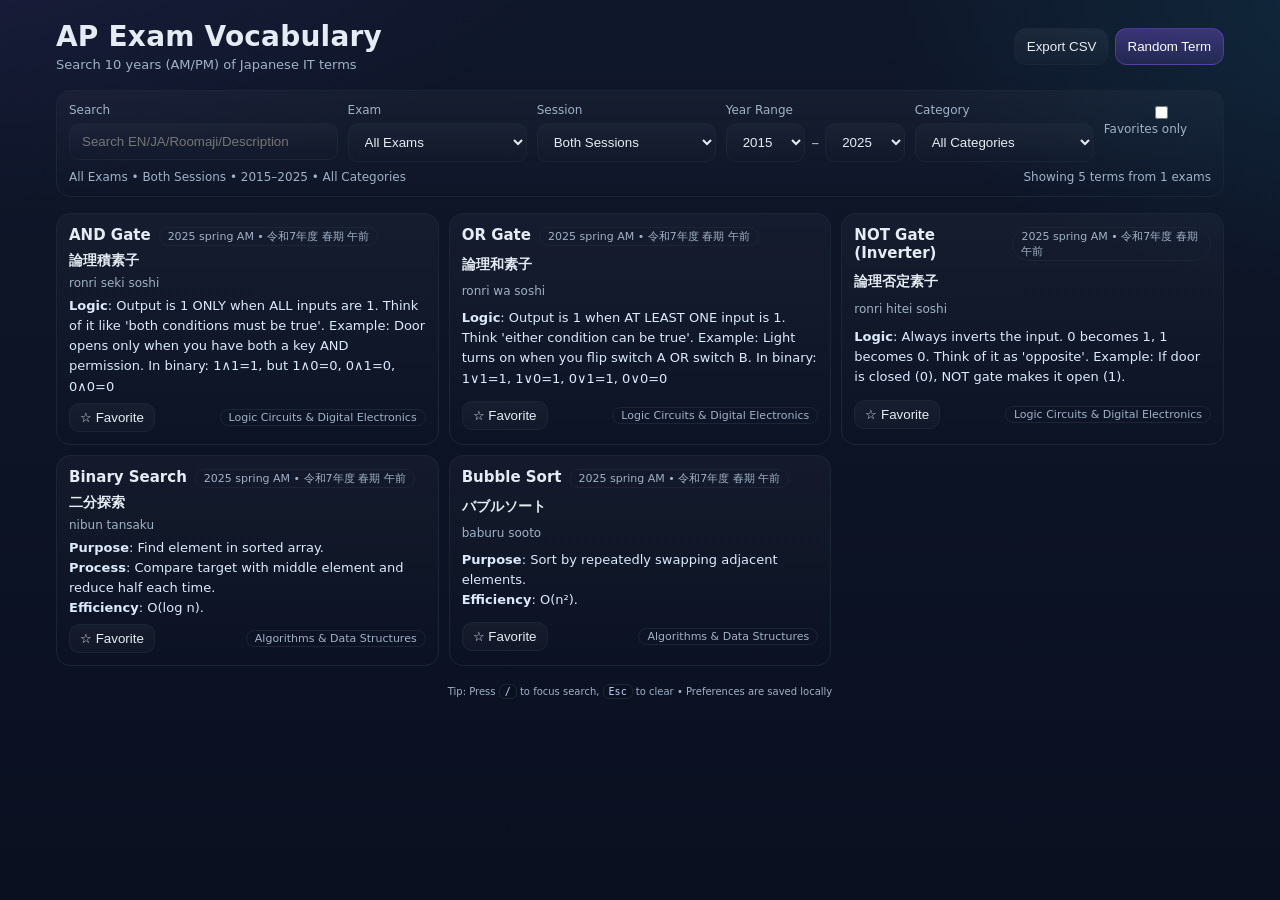
==== vocabulary-system/index.html @ 0dcb59b8 "feat(vocabulary-system): add modular vocabulary app with dynamic loading and filters - Add index.htm" ====
<!doctype html>
<html lang="en">
  <head>
    <meta charset="utf-8" />
    <meta name="viewport" content="width=device-width, initial-scale=1" />
    <title>AP Exam Vocabulary System</title>
    <link rel="stylesheet" href="./css/styles.css" />
  </head>
  <body>
    <div class="app">
      <header class="app__header">
        <div class="brand">
          <h1>AP Exam Vocabulary</h1>
          <p class="brand__sub">Search 10 years (AM/PM) of Japanese IT terms</p>
        </div>
        <div class="quick-actions">
          <button id="exportBtn" class="btn">Export CSV</button>
          <button id="randomBtn" class="btn btn--primary">Random Term</button>
        </div>
      </header>

      <section class="filters">
        <div class="filters__row">
          <div class="field field--search">
            <label for="q">Search</label>
            <input id="q" type="text" placeholder="Search EN/JA/Roomaji/Description" />
          </div>

          <div class="field">
            <label for="examSelect">Exam</label>
            <select id="examSelect">
              <option value="__all__">All Exams</option>
            </select>
          </div>

          <div class="field">
            <label for="sessionSelect">Session</label>
            <select id="sessionSelect">
              <option value="both">Both Sessions</option>
              <option value="am">AM Only</option>
              <option value="pm">PM Only</option>
            </select>
          </div>

          <div class="field">
            <label>Year Range</label>
            <div class="field__inline">
              <select id="yearFrom"></select>
              <span class="dash">–</span>
              <select id="yearTo"></select>
            </div>
          </div>

          <div class="field">
            <label for="categorySelect">Category</label>
            <select id="categorySelect">
              <option value="__all__">All Categories</option>
            </select>
          </div>

          <div class="field field--toggle">
            <label><input type="checkbox" id="favOnly" /> Favorites only</label>
          </div>
        </div>

        <div class="filters__crumbs">
          <span id="crumbs">All Exams • Both Sessions • 2015–2025 • All Categories</span>
          <span class="stats" id="stats">Showing 0 terms from 0 exams</span>
        </div>
      </section>

      <main class="results">
        <div id="loading" class="loading hidden">Loading data…</div>
        <section id="results" class="grid"></section>
        <nav id="pager" class="pagination hidden" aria-label="Pagination"></nav>
      </main>

      <footer class="footer">
        <small>Tip: Press <kbd>/</kbd> to focus search, <kbd>Esc</kbd> to clear • Preferences are saved locally</small>
      </footer>
    </div>

    <script type="module" src="./js/app.js"></script>
  </body>
  </html>
---- vocabulary-system/css/styles.css ----
:root {
  --bg: #0f172a;
  --card: #0b1424;
  --fg: #e6ecf3;
  --muted: #9fb2c7;
  --accent: #8b5cf6;
  --cyan: #22d3ee;
  --border: #1a2536;
}
* { box-sizing: border-box; }
html, body { height: 100%; }
body {
  margin: 0; color: var(--fg); background:
    radial-gradient(1200px 500px at -10% -10%, rgba(139,92,246,.10), transparent 60%),
    radial-gradient(900px 500px at 110% 0%, rgba(34,211,238,.10), transparent 60%),
    linear-gradient(180deg, var(--bg), #0a1020);
  font-family: -apple-system,BlinkMacSystemFont,'Segoe UI',Roboto,Inter,system-ui,Arial,'Hiragino Kaku Gothic ProN',Meiryo,sans-serif;
}
.app { max-width: 1200px; margin: 0 auto; padding: 20px 16px 48px; }
.app__header { display: flex; justify-content: space-between; align-items: center; gap: 12px; }
.brand h1 { margin: 0; font-size: clamp(20px, 4vw, 28px); letter-spacing: .2px; }
.brand__sub { color: var(--muted); margin: 4px 0 0; font-size: 13px; }
.btn { background: linear-gradient(180deg, rgba(255,255,255,.05), rgba(255,255,255,.02)); border: 1px solid var(--border); border-radius: 12px; color: var(--fg); padding: 10px 12px; cursor: pointer; }
.btn--primary { border-color: rgba(139,92,246,.35); background: linear-gradient(180deg, rgba(139,92,246,.35), rgba(139,92,246,.15)); color: #fff; }

.filters { margin-top: 18px; background: linear-gradient(180deg, rgba(255,255,255,.03), rgba(255,255,255,.00)); border: 1px solid var(--border); border-radius: 14px; padding: 12px; }
.filters__row { display: grid; grid-template-columns: 1fr; gap: 10px; }
@media (min-width: 860px){ .filters__row { grid-template-columns: 1.5fr 1fr 1fr 1fr 1fr auto; } }
.field label { display: block; font-size: 12px; color: var(--muted); margin: 0 0 6px; }
.field input, .field select { width: 100%; background: linear-gradient(180deg, rgba(255,255,255,.03), rgba(255,255,255,.00)); border: 1px solid var(--border); color: var(--fg); border-radius: 10px; padding: 10px 12px; }
.field__inline { display: grid; grid-template-columns: 1fr auto 1fr; gap: 6px; align-items: center; }
.dash { color: var(--muted); }
.filters__crumbs { display: flex; justify-content: space-between; align-items: center; gap: 10px; padding-top: 8px; color: var(--muted); font-size: 12px; }

.results { margin-top: 16px; }
.loading { padding: 12px; border: 1px dashed var(--border); border-radius: 10px; }
.hidden { display: none !important; }
.grid { display: grid; grid-template-columns: 1fr; gap: 10px; }
@media (min-width: 760px){ .grid { grid-template-columns: 1fr 1fr; } }
@media (min-width: 1100px){ .grid { grid-template-columns: 1fr 1fr 1fr; } }
.card { background: linear-gradient(180deg, rgba(255,255,255,.03), rgba(255,255,255,.00)); border: 1px solid var(--border); border-radius: 14px; padding: 12px; display: grid; gap: 6px; }
.card__head { display: flex; gap: 8px; align-items: baseline; }
.tag { font-size: 11px; color: var(--muted); border: 1px solid var(--border); padding: 1px 8px; border-radius: 999px; }
.term-en { font-weight: 700; font-size: 15px; }
.term-ja { font-weight: 600; font-size: 14px; }
.term-ro { color: var(--muted); font-size: 12px; }
.desc { font-size: 13px; line-height: 1.55; color: #dbeafe; }
.card__foot { display: flex; justify-content: space-between; align-items: center; gap: 8px; }
.fav { background: linear-gradient(180deg, rgba(255,255,255,.04), rgba(255,255,255,.02)); border: 1px solid var(--border); border-radius: 10px; color: var(--fg); padding: 6px 10px; cursor: pointer; }
.fav[data-active="true"] { color: #ffe08a; border-color: rgba(251,191,36,.55); background: linear-gradient(180deg, rgba(251,191,36,.25), rgba(251,191,36,.15)); }
.pagination { display: flex; gap: 6px; justify-content: center; margin-top: 12px; }
.page-btn { padding: 8px 10px; border-radius: 10px; border: 1px solid var(--border); background: linear-gradient(180deg, rgba(255,255,255,.03), rgba(255,255,255,.00)); color: var(--fg); cursor: pointer; }
.page-btn[aria-current="true"] { background: linear-gradient(180deg, rgba(34,211,238,.35), rgba(34,211,238,.15)); color: #081019; border-color: rgba(34,211,238,.45); }
.footer { margin-top: 18px; color: var(--muted); font-size: 12px; text-align: center; }
kbd { border: 1px solid var(--border); padding: 1px 5px; border-radius: 6px; background: #0a1220; color: #c7d2fe; }
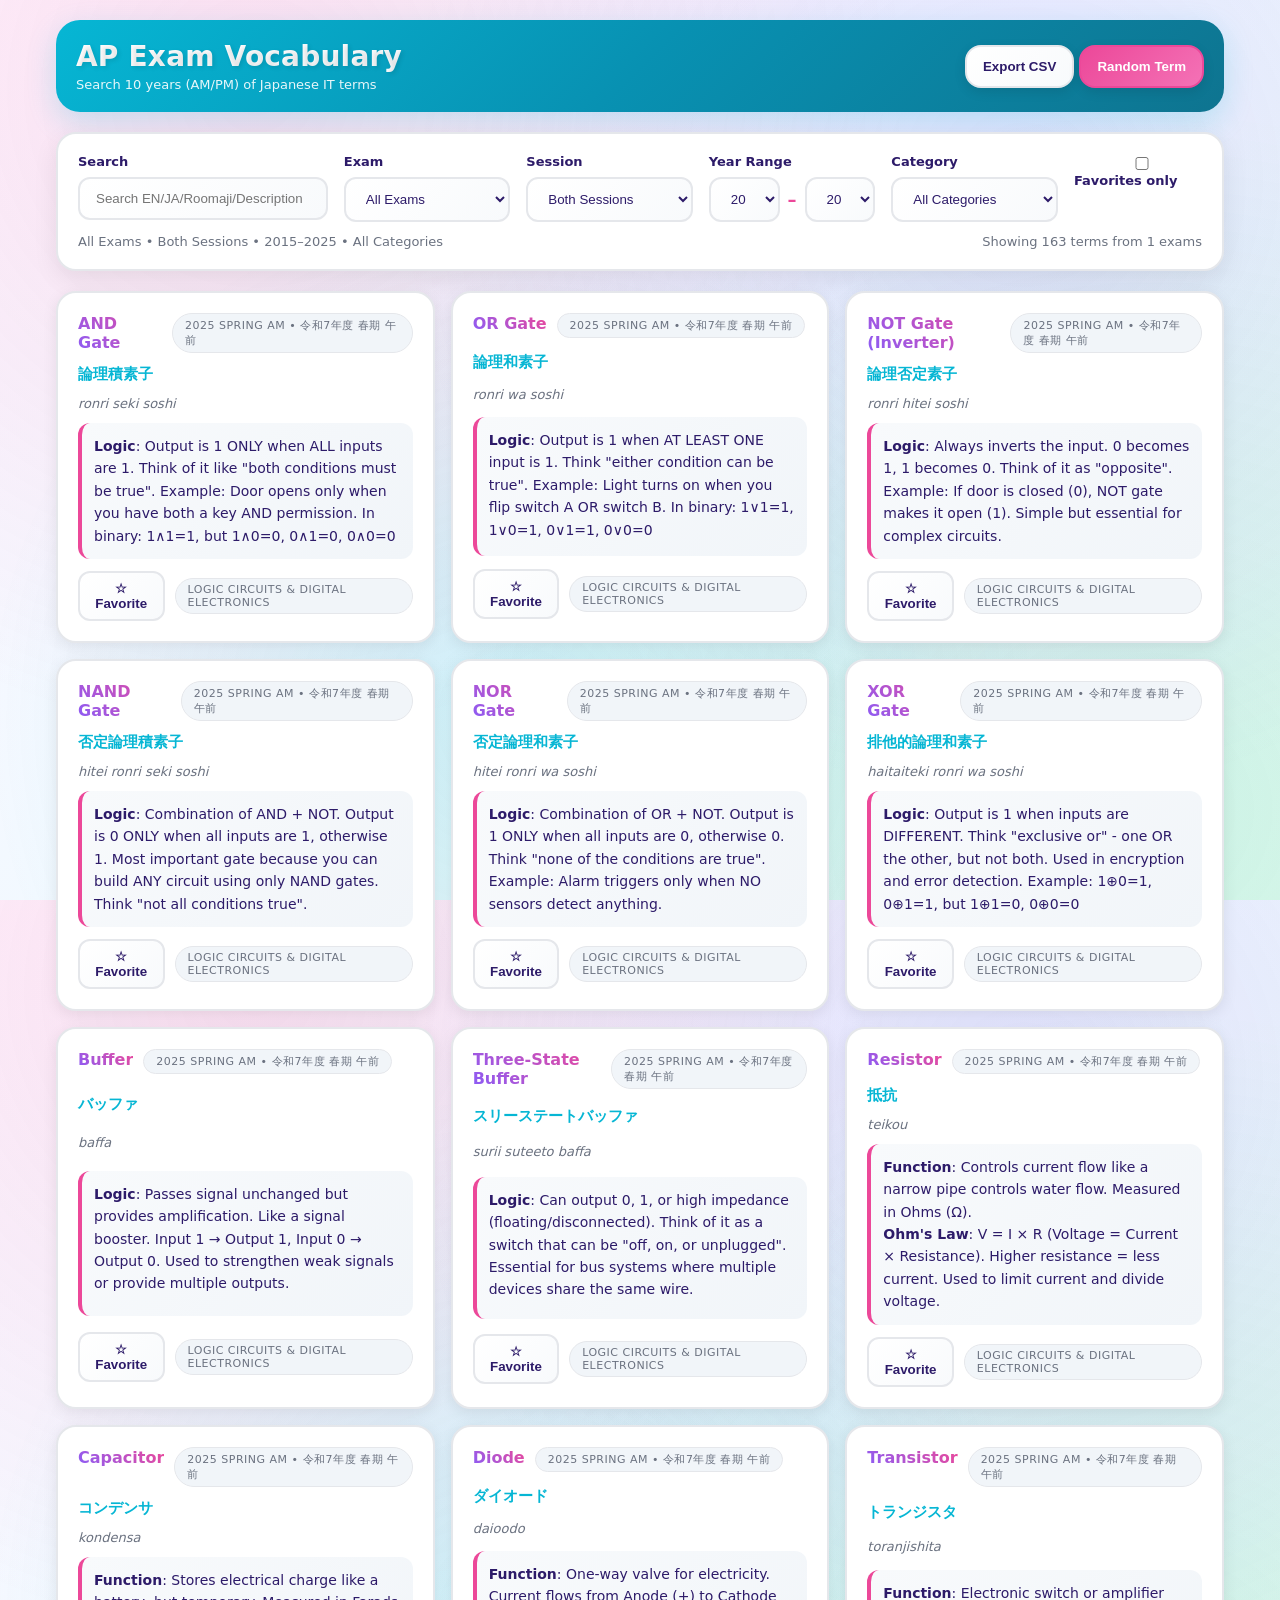
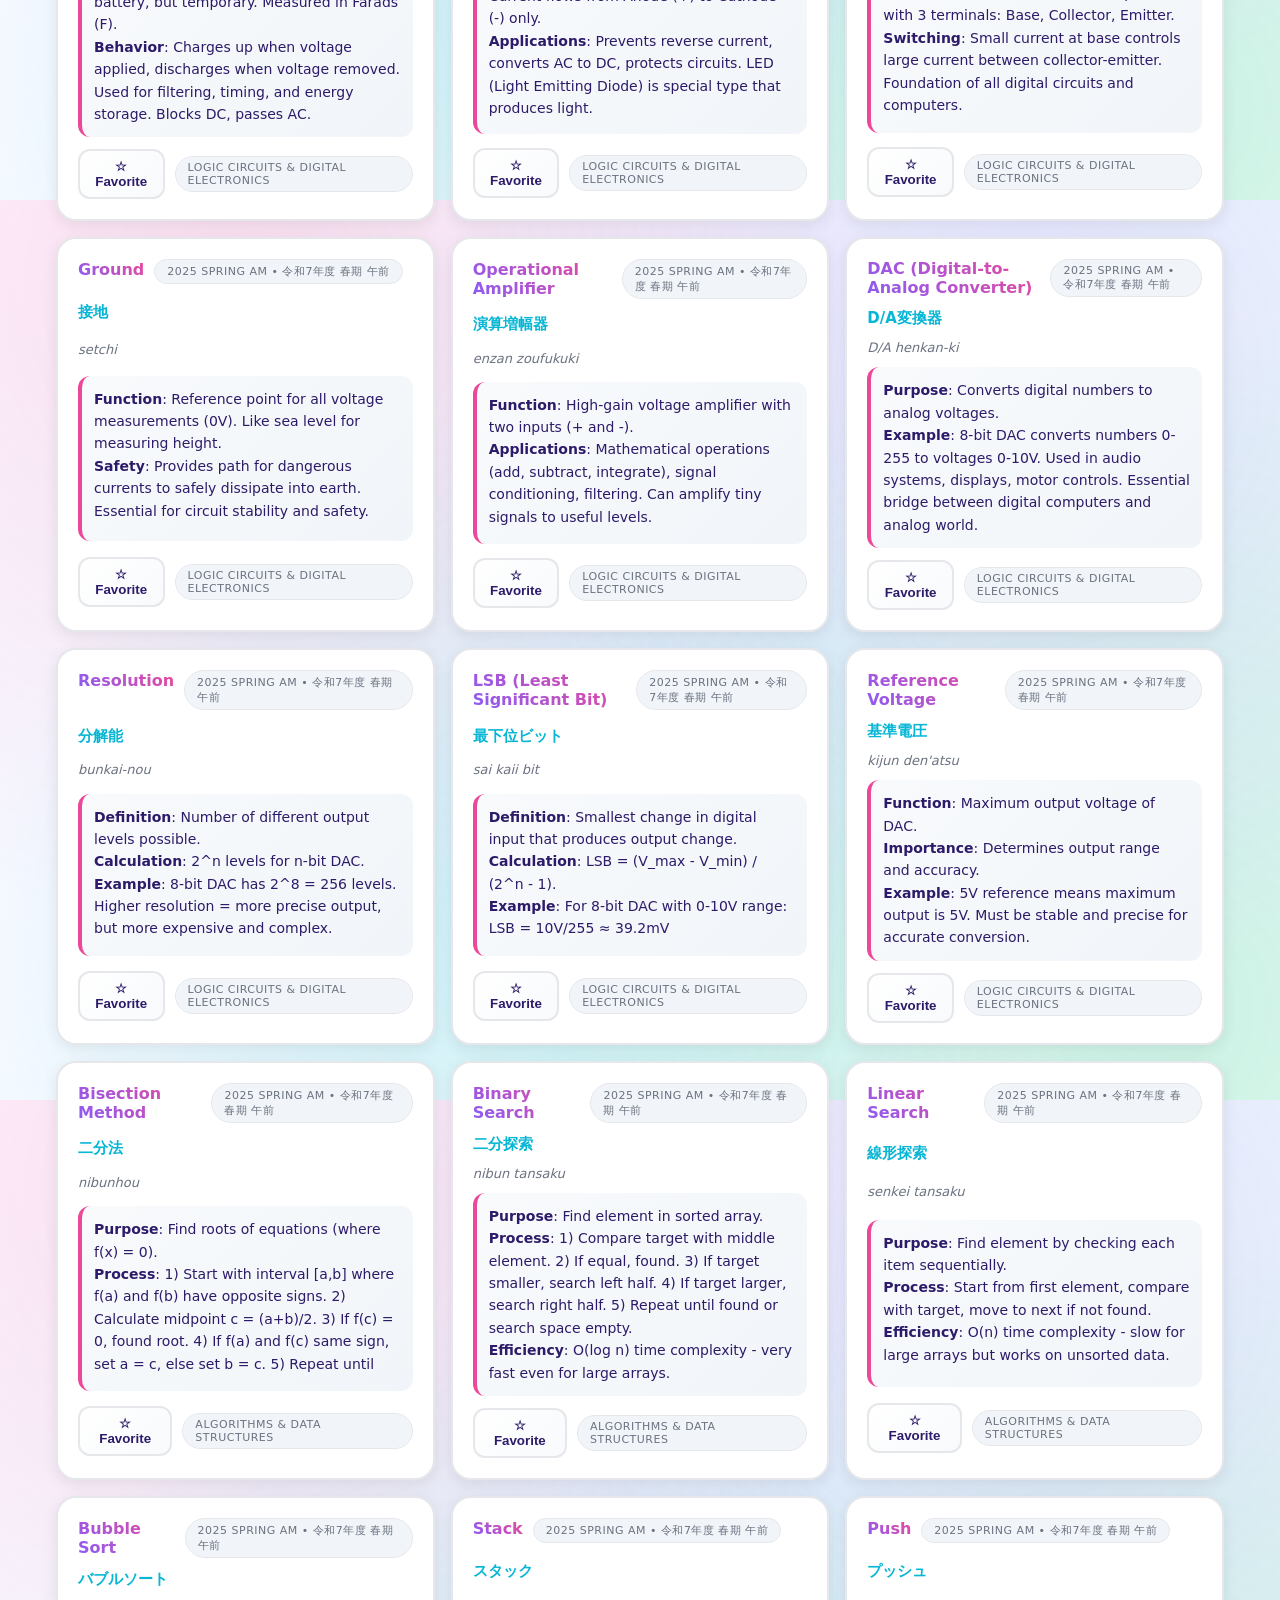
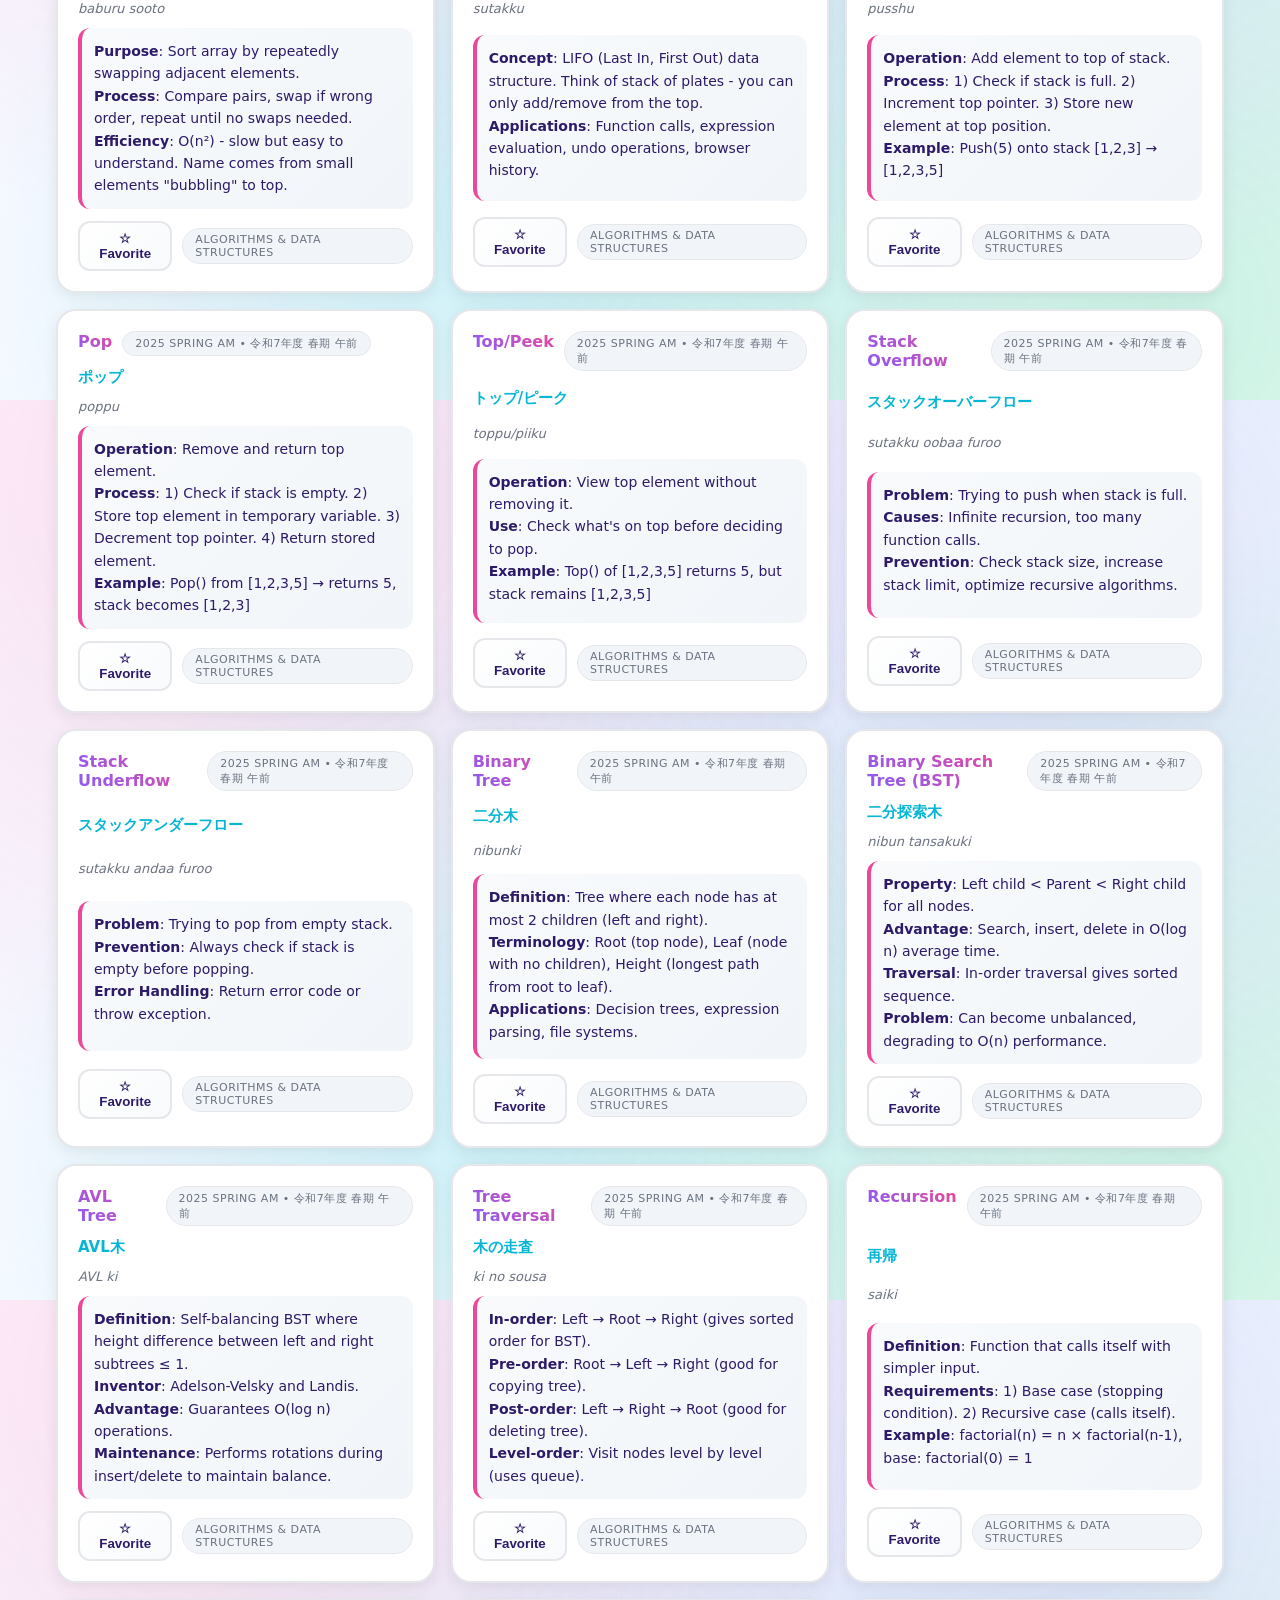
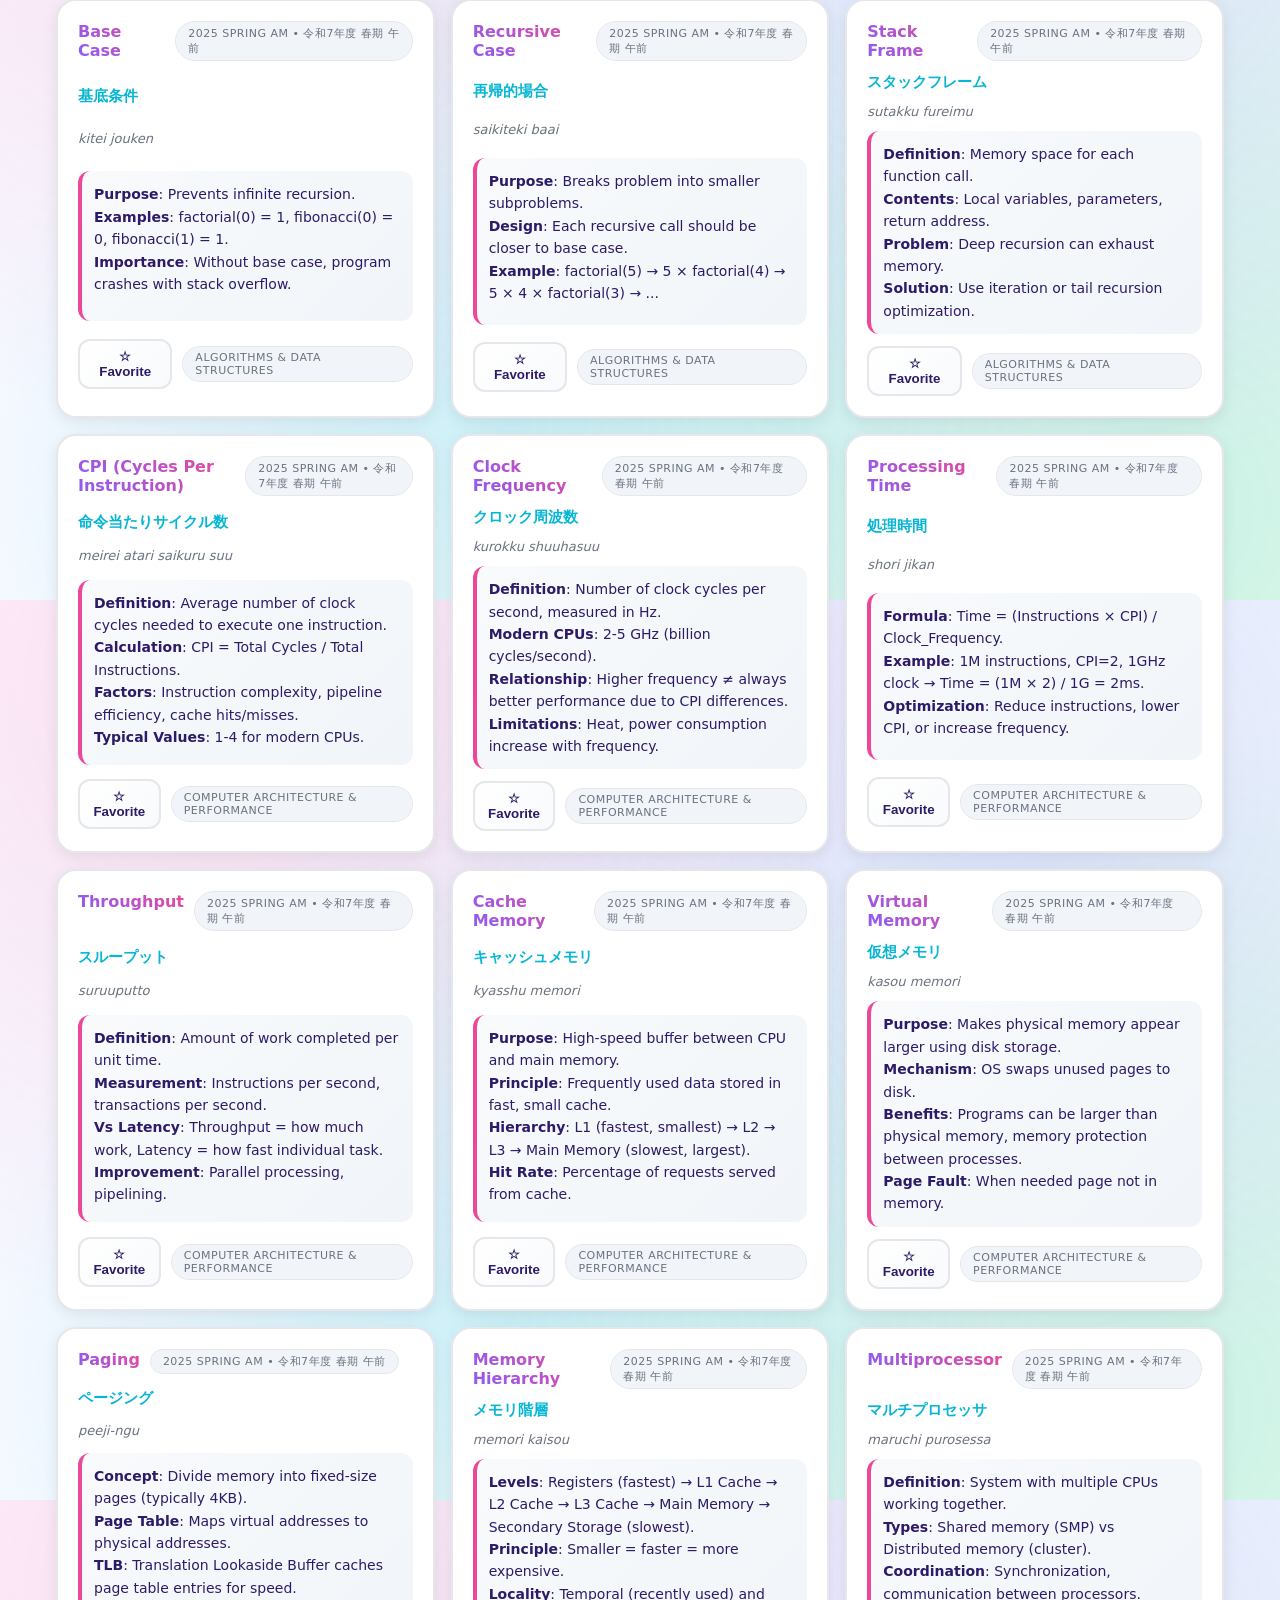
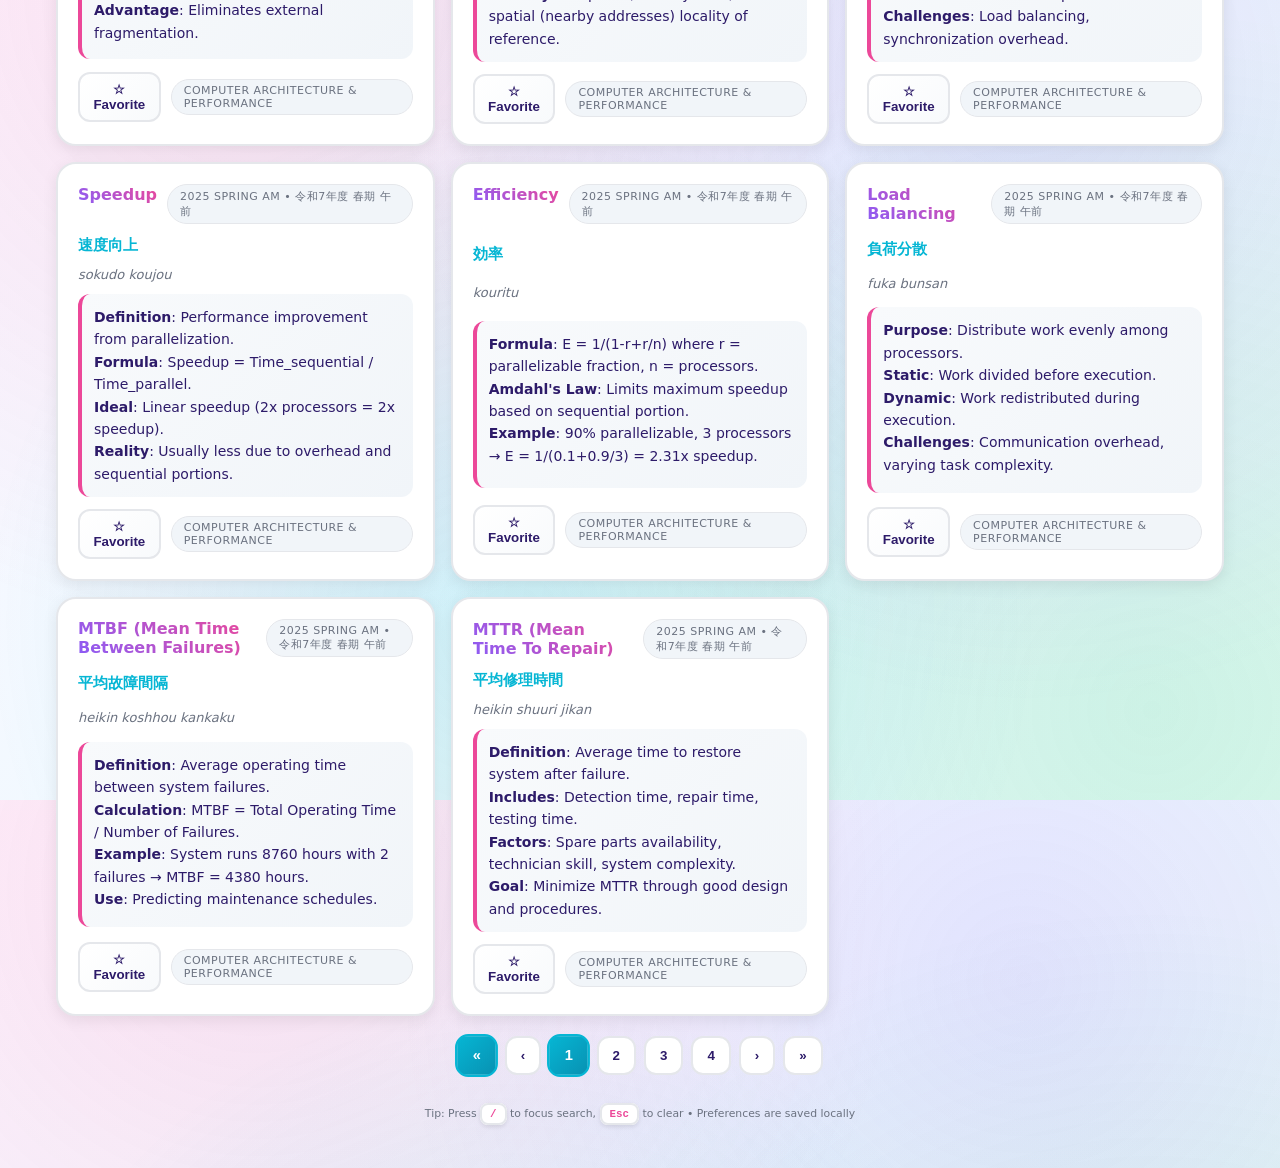
==== commit 4672647b: "feat(vocabulary-system): replace alert with modal for Random Term with consistent card layout and ne" ====
--- a/vocabulary-system/index.html
+++ b/vocabulary-system/index.html
@@ -75,6 +75,18 @@
         <nav id="pager" class="pagination hidden" aria-label="Pagination"></nav>
       </main>
 
+      <!-- Modal for Random Term / Detail View -->
+      <div id="modal" class="modal hidden" aria-hidden="true" role="dialog" aria-modal="true">
+        <div class="modal__backdrop" id="modalBackdrop"></div>
+        <div class="modal__content" role="document">
+          <div class="modal__body" id="modalBody"><!-- term card will be injected here --></div>
+          <div class="modal__actions">
+            <button id="modalCloseBtn" class="btn">Close</button>
+            <button id="modalNextBtn" class="btn btn--primary">Next Random</button>
+          </div>
+        </div>
+      </div>
+
       <footer class="footer">
         <small>Tip: Press <kbd>/</kbd> to focus search, <kbd>Esc</kbd> to clear • Preferences are saved locally</small>
       </footer>
--- a/vocabulary-system/css/styles.css
+++ b/vocabulary-system/css/styles.css
@@ -1,57 +1,444 @@
 :root {
-  --bg: #0f172a;
-  --card: #0b1424;
-  --fg: #e6ecf3;
-  --muted: #9fb2c7;
-  --accent: #8b5cf6;
-  --cyan: #22d3ee;
-  --border: #1a2536;
-}
-* { box-sizing: border-box; }
-html, body { height: 100%; }
+  --bg: #fef7ff;
+  --card: #ffffff;
+  --fg: #2d1b69;
+  --muted: #6b7280;
+  --accent: #ec4899;
+  --cyan: #06b6d4;
+  --purple: #8b5cf6;
+  --orange: #f97316;
+  --green: #10b981;
+  --yellow: #f59e0b;
+  --pink: #f472b6;
+  --border: #e5e7eb;
+  --shadow: rgba(236, 72, 153, 0.1);
+  --gradient-1: linear-gradient(135deg, #ffeaa7 0%, #fab1a0 25%, #fd79a8 50%, #e84393 75%, #6c5ce7 100%);
+  --gradient-2: linear-gradient(135deg, #74b9ff 0%, #0984e3 25%, #00b894 50%, #00cec9 75%, #6c5ce7 100%);
+}
+
+/* Add cute animations */
+@keyframes float {
+  0%, 100% { transform: translateY(0px); }
+  50% { transform: translateY(-5px); }
+}
+
+@keyframes bounce {
+  0%, 20%, 50%, 80%, 100% { transform: translateY(0); }
+  40% { transform: translateY(-8px); }
+  60% { transform: translateY(-4px); }
+}
+
+@keyframes shimmer {
+  0% { background-position: -200% center; }
+  100% { background-position: 200% center; }
+}
+
+@keyframes rainbow {
+  0% { filter: hue-rotate(0deg); }
+  100% { filter: hue-rotate(360deg); }
+}
+
+* { 
+  box-sizing: border-box; 
+}
+
+html, body { 
+  height: 100%; 
+}
+
 body {
-  margin: 0; color: var(--fg); background:
-    radial-gradient(1200px 500px at -10% -10%, rgba(139,92,246,.10), transparent 60%),
-    radial-gradient(900px 500px at 110% 0%, rgba(34,211,238,.10), transparent 60%),
-    linear-gradient(180deg, var(--bg), #0a1020);
+  margin: 0; 
+  color: var(--fg); 
+  background: 
+    radial-gradient(circle at 20% 10%, rgba(236, 72, 153, 0.15) 0%, transparent 50%),
+    radial-gradient(circle at 80% 20%, rgba(139, 92, 246, 0.15) 0%, transparent 50%),
+    radial-gradient(circle at 40% 80%, rgba(6, 182, 212, 0.15) 0%, transparent 50%),
+    radial-gradient(circle at 90% 90%, rgba(16, 185, 129, 0.15) 0%, transparent 50%),
+    linear-gradient(135deg, #fef7ff 0%, #f0f9ff 50%, #ecfdf5 100%);
   font-family: -apple-system,BlinkMacSystemFont,'Segoe UI',Roboto,Inter,system-ui,Arial,'Hiragino Kaku Gothic ProN',Meiryo,sans-serif;
-}
-.app { max-width: 1200px; margin: 0 auto; padding: 20px 16px 48px; }
-.app__header { display: flex; justify-content: space-between; align-items: center; gap: 12px; }
-.brand h1 { margin: 0; font-size: clamp(20px, 4vw, 28px); letter-spacing: .2px; }
-.brand__sub { color: var(--muted); margin: 4px 0 0; font-size: 13px; }
-.btn { background: linear-gradient(180deg, rgba(255,255,255,.05), rgba(255,255,255,.02)); border: 1px solid var(--border); border-radius: 12px; color: var(--fg); padding: 10px 12px; cursor: pointer; }
-.btn--primary { border-color: rgba(139,92,246,.35); background: linear-gradient(180deg, rgba(139,92,246,.35), rgba(139,92,246,.15)); color: #fff; }
-
-.filters { margin-top: 18px; background: linear-gradient(180deg, rgba(255,255,255,.03), rgba(255,255,255,.00)); border: 1px solid var(--border); border-radius: 14px; padding: 12px; }
-.filters__row { display: grid; grid-template-columns: 1fr; gap: 10px; }
-@media (min-width: 860px){ .filters__row { grid-template-columns: 1.5fr 1fr 1fr 1fr 1fr auto; } }
-.field label { display: block; font-size: 12px; color: var(--muted); margin: 0 0 6px; }
-.field input, .field select { width: 100%; background: linear-gradient(180deg, rgba(255,255,255,.03), rgba(255,255,255,.00)); border: 1px solid var(--border); color: var(--fg); border-radius: 10px; padding: 10px 12px; }
-.field__inline { display: grid; grid-template-columns: 1fr auto 1fr; gap: 6px; align-items: center; }
-.dash { color: var(--muted); }
-.filters__crumbs { display: flex; justify-content: space-between; align-items: center; gap: 10px; padding-top: 8px; color: var(--muted); font-size: 12px; }
-
-.results { margin-top: 16px; }
-.loading { padding: 12px; border: 1px dashed var(--border); border-radius: 10px; }
-.hidden { display: none !important; }
-.grid { display: grid; grid-template-columns: 1fr; gap: 10px; }
-@media (min-width: 760px){ .grid { grid-template-columns: 1fr 1fr; } }
-@media (min-width: 1100px){ .grid { grid-template-columns: 1fr 1fr 1fr; } }
-.card { background: linear-gradient(180deg, rgba(255,255,255,.03), rgba(255,255,255,.00)); border: 1px solid var(--border); border-radius: 14px; padding: 12px; display: grid; gap: 6px; }
-.card__head { display: flex; gap: 8px; align-items: baseline; }
-.tag { font-size: 11px; color: var(--muted); border: 1px solid var(--border); padding: 1px 8px; border-radius: 999px; }
-.term-en { font-weight: 700; font-size: 15px; }
-.term-ja { font-weight: 600; font-size: 14px; }
-.term-ro { color: var(--muted); font-size: 12px; }
-.desc { font-size: 13px; line-height: 1.55; color: #dbeafe; }
-.card__foot { display: flex; justify-content: space-between; align-items: center; gap: 8px; }
-.fav { background: linear-gradient(180deg, rgba(255,255,255,.04), rgba(255,255,255,.02)); border: 1px solid var(--border); border-radius: 10px; color: var(--fg); padding: 6px 10px; cursor: pointer; }
-.fav[data-active="true"] { color: #ffe08a; border-color: rgba(251,191,36,.55); background: linear-gradient(180deg, rgba(251,191,36,.25), rgba(251,191,36,.15)); }
-.pagination { display: flex; gap: 6px; justify-content: center; margin-top: 12px; }
-.page-btn { padding: 8px 10px; border-radius: 10px; border: 1px solid var(--border); background: linear-gradient(180deg, rgba(255,255,255,.03), rgba(255,255,255,.00)); color: var(--fg); cursor: pointer; }
-.page-btn[aria-current="true"] { background: linear-gradient(180deg, rgba(34,211,238,.35), rgba(34,211,238,.15)); color: #081019; border-color: rgba(34,211,238,.45); }
-.footer { margin-top: 18px; color: var(--muted); font-size: 12px; text-align: center; }
-kbd { border: 1px solid var(--border); padding: 1px 5px; border-radius: 6px; background: #0a1220; color: #c7d2fe; }
-
-
+  transition: all 0.3s ease;
+}
+
+.app { 
+  max-width: 1200px; 
+  margin: 0 auto; 
+  padding: 20px 16px 48px; 
+}
+
+.app__header { 
+  display: flex; 
+  justify-content: space-between; 
+  align-items: center; 
+  gap: 12px; 
+  padding: 20px;
+  background: linear-gradient(135deg, #06b6d4 0%, #0891b2 50%, #0e7490 100%);
+  border-radius: 24px;
+  box-shadow: 0 10px 30px rgba(6, 182, 212, 0.2);
+  margin-bottom: 20px;
+  animation: float 3s ease-in-out infinite;
+}
+
+.brand h1 { 
+  margin: 0; 
+  font-size: clamp(20px, 4vw, 28px); 
+  letter-spacing: .2px;
+  background: linear-gradient(45deg, #ffffff, #f8fafc);
+  -webkit-background-clip: text;
+  -webkit-text-fill-color: transparent;
+  background-clip: text;
+  font-weight: 800;
+  text-shadow: 2px 2px 4px rgba(0,0,0,0.1);
+}
+
+.brand__sub { 
+  color: rgba(255, 255, 255, 0.9); 
+  margin: 4px 0 0; 
+  font-size: 13px; 
+  font-weight: 500;
+}
+
+.btn { 
+  background: linear-gradient(135deg, var(--card), #f8fafc); 
+  border: 2px solid var(--border); 
+  border-radius: 16px; 
+  color: var(--fg); 
+  padding: 12px 16px; 
+  cursor: pointer; 
+  transition: all 0.3s cubic-bezier(0.4, 0, 0.2, 1);
+  font-weight: 600;
+  box-shadow: 0 4px 12px rgba(0,0,0,0.1);
+}
+
+.btn:hover {
+  transform: translateY(-2px);
+  box-shadow: 0 8px 20px rgba(0,0,0,0.15);
+  border-color: var(--accent);
+}
+
+.btn--primary { 
+  border-color: var(--accent); 
+  background: linear-gradient(135deg, var(--accent), var(--pink)); 
+  color: #fff; 
+  animation: bounce 2s infinite;
+}
+
+.btn--primary:hover {
+  animation: none;
+  transform: translateY(-3px) scale(1.05);
+}
+
+.filters { 
+  margin-top: 18px; 
+  background: var(--card); 
+  border: 2px solid var(--border); 
+  border-radius: 20px; 
+  padding: 20px; 
+  box-shadow: 0 8px 25px rgba(0,0,0,0.08);
+  backdrop-filter: blur(10px);
+  transition: all 0.3s ease;
+}
+
+.filters:hover {
+  transform: translateY(-2px);
+  box-shadow: 0 12px 35px rgba(0,0,0,0.12);
+}
+
+.filters__row { 
+  display: grid; 
+  grid-template-columns: 1fr; 
+  gap: 16px; 
+}
+
+@media (min-width: 860px){ 
+  .filters__row { 
+    grid-template-columns: 1.5fr 1fr 1fr 1fr 1fr auto; 
+  } 
+}
+
+.field label { 
+  display: block; 
+  font-size: 13px; 
+  color: var(--fg); 
+  margin: 0 0 8px; 
+  font-weight: 600;
+}
+
+.field input, .field select { 
+  width: 100%; 
+  background: linear-gradient(135deg, var(--card), #f8fafc); 
+  border: 2px solid var(--border); 
+  color: var(--fg); 
+  border-radius: 12px; 
+  padding: 12px 16px; 
+  transition: all 0.3s ease;
+  font-weight: 500;
+}
+
+.field input:focus, .field select:focus { 
+  outline: none;
+  border-color: var(--accent);
+  box-shadow: 0 0 0 3px rgba(236, 72, 153, 0.1);
+  transform: translateY(-1px);
+}
+
+.field__inline { 
+  display: grid; 
+  grid-template-columns: 1fr auto 1fr; 
+  gap: 8px; 
+  align-items: center; 
+}
+
+.dash { 
+  color: var(--accent); 
+  font-weight: 700;
+  font-size: 18px;
+}
+
+.filters__crumbs { 
+  display: flex; 
+  justify-content: space-between; 
+  align-items: center; 
+  gap: 10px; 
+  padding-top: 12px; 
+  color: var(--muted); 
+  font-size: 13px;
+  font-weight: 500;
+}
+
+.results { 
+  margin-top: 20px; 
+}
+
+.loading { 
+  padding: 20px; 
+  border: 2px dashed var(--accent); 
+  border-radius: 16px; 
+  background: linear-gradient(45deg, transparent, rgba(236, 72, 153, 0.05));
+  animation: shimmer 2s linear infinite;
+  background-size: 400% 100%;
+}
+
+.hidden { 
+  display: none !important; 
+}
+
+.grid { 
+  display: grid; 
+  grid-template-columns: 1fr; 
+  gap: 16px; 
+}
+
+@media (min-width: 760px){ 
+  .grid { 
+    grid-template-columns: 1fr 1fr; 
+  } 
+}
+
+@media (min-width: 1100px){ 
+  .grid { 
+    grid-template-columns: 1fr 1fr 1fr; 
+  } 
+}
+
+.card { 
+  background: var(--card); 
+  border: 2px solid var(--border); 
+  border-radius: 20px; 
+  padding: 20px; 
+  display: grid; 
+  gap: 12px; 
+  transition: all 0.3s cubic-bezier(0.4, 0, 0.2, 1);
+  box-shadow: 0 4px 15px rgba(0,0,0,0.08);
+  position: relative;
+  overflow: hidden;
+}
+
+.card::before {
+  content: '';
+  position: absolute;
+  top: 0;
+  left: 0;
+  right: 0;
+  height: 4px;
+  background: var(--gradient-2);
+  opacity: 0;
+  transition: opacity 0.3s ease;
+}
+
+.card:hover {
+  transform: translateY(-5px) scale(1.02);
+  box-shadow: 0 15px 35px rgba(0,0,0,0.15);
+  border-color: var(--accent);
+}
+
+.card:hover::before {
+  opacity: 1;
+}
+
+.card__head { 
+  display: flex; 
+  gap: 10px; 
+  align-items: baseline; 
+}
+
+.tag { 
+  font-size: 11px; 
+  color: var(--muted); 
+  background: #f1f5f9;
+  border: 1px solid var(--border);
+  padding: 4px 12px; 
+  border-radius: 20px; 
+  font-weight: 500;
+  text-transform: uppercase;
+  letter-spacing: 0.5px;
+}
+
+.term-en { 
+  font-weight: 800; 
+  font-size: 16px; 
+  color: var(--fg);
+  background: linear-gradient(45deg, var(--purple), var(--accent));
+  -webkit-background-clip: text;
+  -webkit-text-fill-color: transparent;
+  background-clip: text;
+}
+
+.term-ja { 
+  font-weight: 700; 
+  font-size: 15px; 
+  color: var(--cyan);
+}
+
+.term-ro { 
+  color: var(--muted); 
+  font-size: 13px; 
+  font-style: italic;
+  font-weight: 500;
+}
+
+.desc { 
+  font-size: 14px; 
+  line-height: 1.6; 
+  color: var(--fg);
+  background: linear-gradient(135deg, #f8fafc, #f1f5f9);
+  padding: 12px;
+  border-radius: 12px;
+  border-left: 4px solid var(--accent);
+}
+
+.card__foot { 
+  display: flex; 
+  justify-content: space-between; 
+  align-items: center; 
+  gap: 10px; 
+}
+
+.fav { 
+  background: linear-gradient(135deg, var(--card), #f8fafc); 
+  border: 2px solid var(--border); 
+  border-radius: 12px; 
+  color: var(--fg); 
+  padding: 8px 12px; 
+  cursor: pointer; 
+  transition: all 0.3s ease;
+  font-weight: 600;
+}
+
+.fav:hover {
+  transform: scale(1.1);
+  border-color: var(--yellow);
+}
+
+.fav[data-active="true"] { 
+  color: var(--card); 
+  border-color: var(--yellow); 
+  background: linear-gradient(135deg, var(--yellow), var(--orange)); 
+  animation: bounce 1s ease-in-out;
+}
+
+.pagination { 
+  display: flex; 
+  gap: 8px; 
+  justify-content: center; 
+  margin-top: 20px; 
+}
+
+.page-btn { 
+  padding: 10px 14px; 
+  border-radius: 12px; 
+  border: 2px solid var(--border); 
+  background: var(--card); 
+  color: var(--fg); 
+  cursor: pointer; 
+  transition: all 0.3s ease;
+  font-weight: 600;
+}
+
+.page-btn:hover {
+  transform: translateY(-2px);
+  border-color: var(--cyan);
+  background: linear-gradient(135deg, var(--cyan), #0891b2);
+  color: var(--card);
+}
+
+.page-btn[aria-current="true"] { 
+  background: linear-gradient(135deg, var(--cyan), #0891b2); 
+  color: var(--card); 
+  border-color: var(--cyan);
+  transform: scale(1.1);
+}
+
+.footer { 
+  margin-top: 30px; 
+  color: var(--muted); 
+  font-size: 13px; 
+  text-align: center; 
+  font-weight: 500;
+}
+
+kbd { 
+  border: 2px solid var(--border); 
+  padding: 3px 8px; 
+  border-radius: 8px; 
+  background: var(--card); 
+  color: var(--accent);
+  font-weight: 600;
+  box-shadow: 0 2px 4px rgba(0,0,0,0.1);
+}
+
+/* Add some sparkle effects */
+.sparkle {
+  position: relative;
+}
+
+.sparkle::after {
+  content: '✨';
+  position: absolute;
+  animation: rainbow 3s linear infinite;
+}
+
+/* Cute loading spinner */
+.loading::after {
+  content: '🌸';
+  display: inline-block;
+  animation: bounce 1s infinite;
+  margin-left: 8px;
+}
+
+/* Add hover effects for better interactivity */
+.card:hover .term-en {
+  animation: shimmer 1s ease-in-out;
+}
+
+/* Smooth scroll behavior */
+html {
+  scroll-behavior: smooth;
+}
+
+/* Modal */
+.modal { position: fixed; inset: 0; display: grid; place-items: center; z-index: 50; }
+.modal.hidden { display: none !important; }
+.modal__backdrop { position: absolute; inset: 0; background: rgba(2, 6, 23, 0.75); backdrop-filter: blur(2px); }
+.modal__content { position: relative; width: min(720px, 92vw); max-height: 88vh; overflow: auto; border: 1px solid var(--border); border-radius: 14px; background: linear-gradient(180deg, rgba(255,255,255,.03), rgba(255,255,255,.00)); padding: 12px; }
+.modal__body .card { margin: 0; }
+.modal__actions { display: flex; justify-content: flex-end; gap: 10px; padding-top: 10px; }
